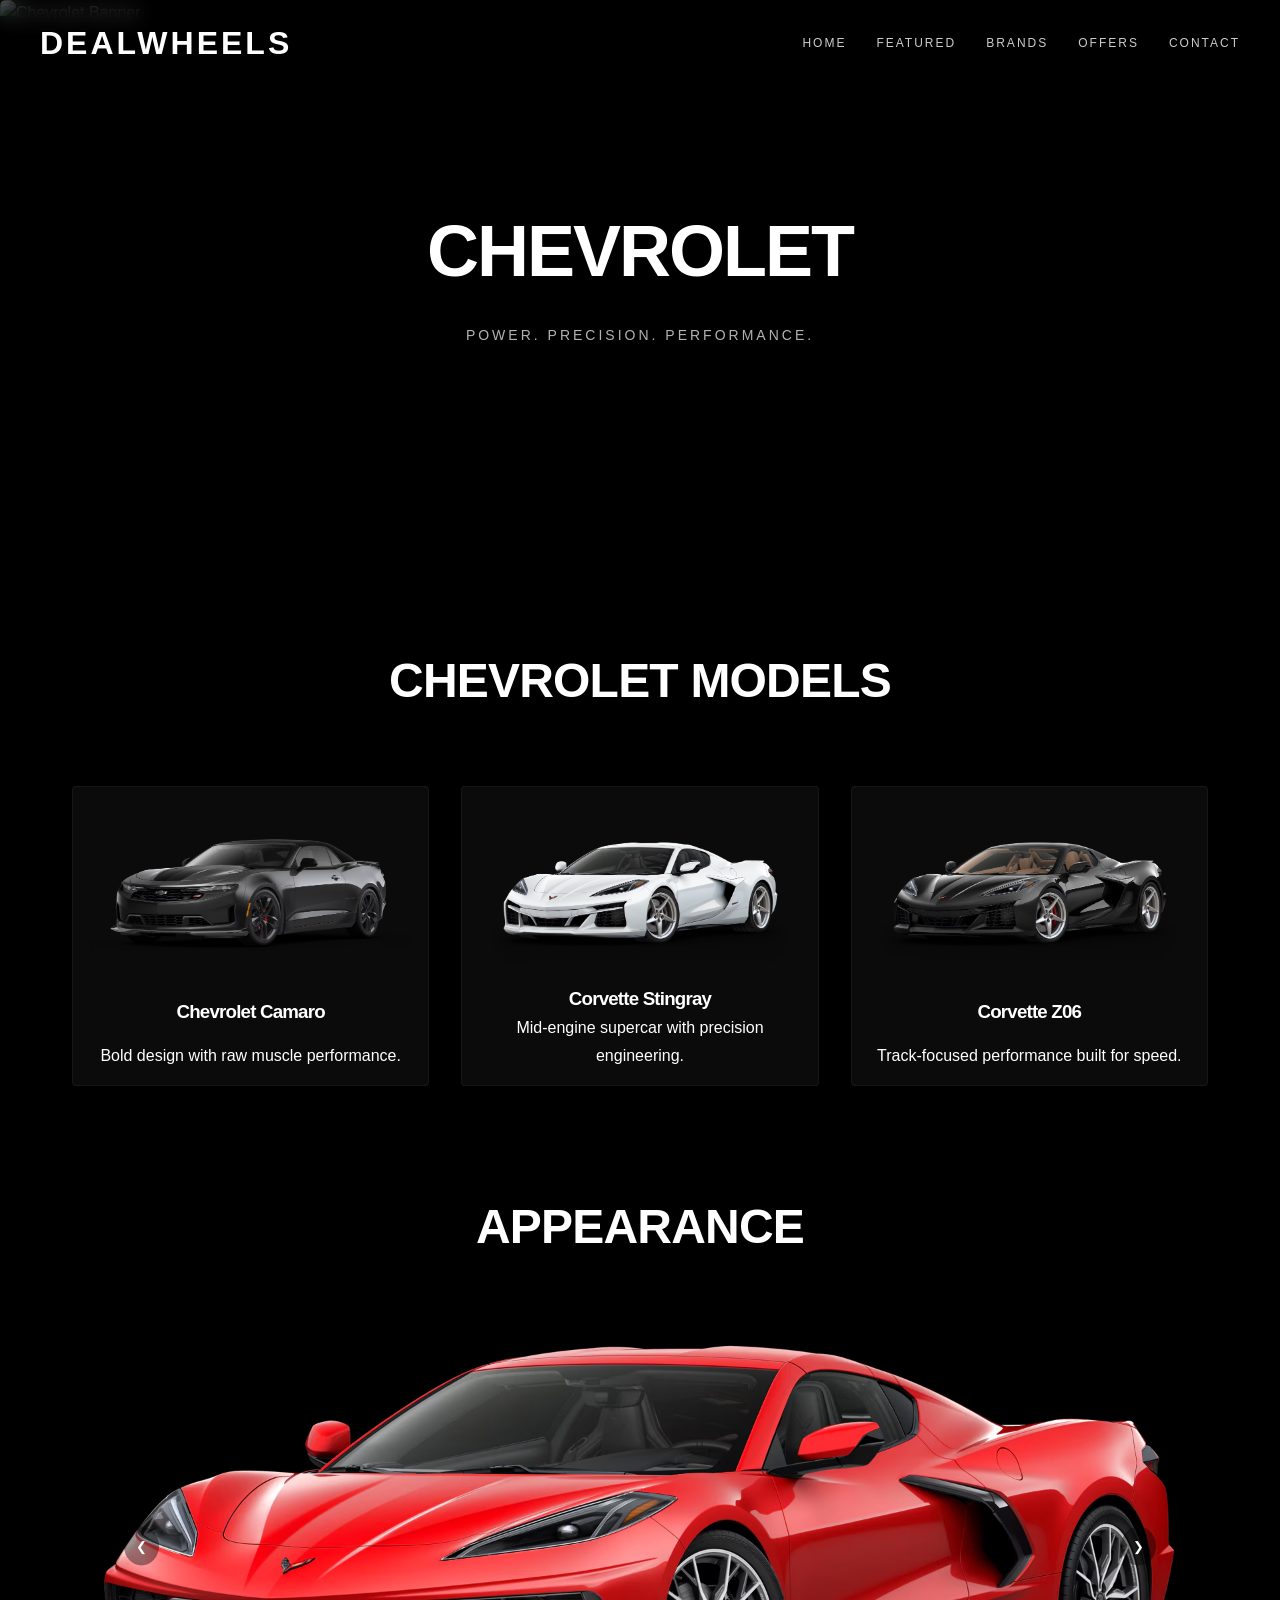
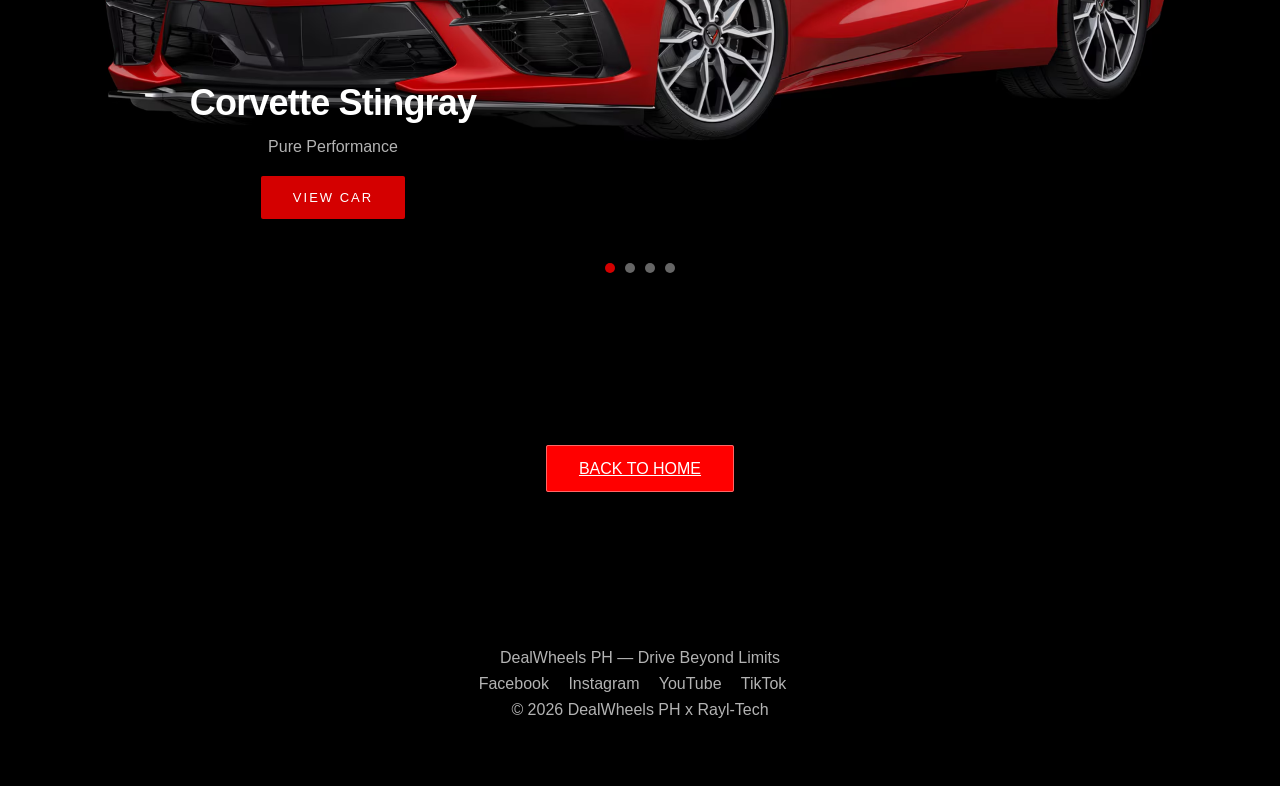
==== chevrolet.html @ f82c0eb9 "Add files via upload" ====
<!DOCTYPE html> 
<html lang="en"> 
<head> 
  <meta charset="UTF-8"> 
  <meta name="viewport" content="width=device-width, initial-scale=1.0"> 
 
  <title>Chevrolet Models | DealWheels PH</title> 
  <meta name="description" content="Explore Chevrolet models at DealWheels PH. 
American muscle, performance, and innovation."> 
 
  <link rel="stylesheet" href="style.css"> 
  <link rel="icon" href="favicon.ico"> 
</head> 
 
<body> 
 
<!-- NAVBAR --> 
<header class="navbar" id="navbar"> 
  <h1 class="logo" onclick="window.location.href='index.html'">DEALWHEELS</h1> 
 
  <nav class="nav-menu"> 
    <a href="index.html#home">Home</a> 
    <a href="index.html#featured">Featured</a> 
    <a href="index.html#brands">Brands</a> 
    <a href="index.html#offers">Offers</a> 
    <a href="index.html#contact">Contact</a> 
  </nav> 
 
  <button class="hamburger" id="hamburger">☰</button> 
</header> 
 
<!-- MOBILE MENU --> 
<aside id="sideMenu"> 
  <a href="index.html#home">Home</a> 
  <a href="index.html#featured">Featured</a> 
  <a href="index.html#brands">Brands</a> 
  <a href="index.html#offers">Offers</a> 
  <a href="index.html#contact">Contact</a> 
</aside> 
 
<div id="overlay"></div> 
 
<main> 
 
<!-- HERO --> 
<section class="hero" style="height:60vh;"> 
  <img src="chevrolet-banner.jpg" alt="Chevrolet Banner" class="hero-video"> 
 
  <div class="hero-overlay"> 
    <h1>CHEVROLET</h1> 
    <p>Power. Precision. Performance.</p> 
  </div> 
</section> 

 
<!-- MODELS --> 
<section class="section reveal"> 
  <div class="container"> 
    <h2 class="section-title">CHEVROLET MODELS</h2> 
 
    <div class="cars-grid"> 
 
      <!-- CAMARO --> 
      <div class="car-card"> 
        <img src="camaro.jpg" alt="Chevrolet Camaro" loading="lazy"> 
        <h3>Chevrolet Camaro</h3> 
        <p>Bold design with raw muscle performance.</p> 
      </div> 
 
      <!-- CORVETTE STINGRAY --> 
      <div class="car-card"> 
        <img src="corvette1.jpg" alt="Corvette Stingray" loading="lazy"> 
        <h3>Corvette Stingray</h3> 
        <p>Mid-engine supercar with precision engineering.</p> 
      </div> 
 
      <!-- CORVETTE Z06 --> 
      <div class="car-card"> 
        <img src="corvette3.jpg" alt="Corvette Z06" loading="lazy"> 
        <h3>Corvette Z06</h3> 
        <p>Track-focused performance built for speed.</p> 
      </div> 
 
      <!-- SILVERADO --> 
 
    </div>  

    <!-- FEATURED --> 
<section id="featured" class="section reveal"> 
  <div class="container"> 

    <div class="slider-container" id="slider">  
    <h2 class="section-title">APPEARANCE</h2> 
 
      <div class="slide active"> 
        <img src="sting1.jpg" alt="Chevrolet Corvette"> 
        <div class="slide-overlay"> 
          <h3>Corvette Stingray</h3> 
          <p>Pure Performance</p> 
          <button class="btn-primary">View Car</button> 
        </div> 
      </div> 

      <div class="slide"> 
        <img src="sting3.jpg" alt="Chevrolet Corvette"> 
        <div class="slide-overlay"> 
          <h3>Corvette Stingray</h3> 
          <p>Precision Performance</p> 
          <button class="btn-primary">View Car</button> 
        </div> 
      </div> 
 
 
      <div class="slide"> 
        <img src="sting.jpg" alt="Chevrolet Corvette"> 
        <div class="slide-overlay"> 
          <h3>Corvette Stingray</h3> 
          <p>Precision Performance</p> 
          <button class="btn-primary">View Car</button> 
        </div> 
      </div> 
 
      <div class="slide"> 
        <img src="zoe.jpg" alt="Corvette Z06"> 
        <div class="slide-overlay"> 
          <h3>Corvette Z06</h3> 
          <p>Track Dominance</p> 
          <button class="btn-primary">View Car</button> 
        </div> 
      </div> 
 
      <button class="prev">❮</button> 
      <button class="next">❯</button> 
 
      <div class="dots"></div> 
    </div> 
  </div> 
</section> 
 
    <!-- BACK BUTTON --> 
    <div style="margin-top: 50px;"> 
      <a href="index.html#brands" class="btn-outline">Back to Home</a> 
    </div> 
 
  </div> 
</section> 
 
</main> 
 
<!-- FOOTER --> 
<footer class="footer"> 
  <div class="container"> 
    <p>DealWheels PH — Drive Beyond Limits</p> 
 
    <div class="socials"> 
      <a href="https://facebook.com" target="_blank" rel="noopener">Facebook</a> 
      <a href="https://instagram.com" target="_blank" rel="noopener">Instagram</a> 
      <a href="https://youtube.com" target="_blank" rel="noopener">YouTube</a> 
      <a href="https://tiktok.com" target="_blank" rel="noopener">TikTok</a> 
    </div> 
 
    <p>© 2026 DealWheels PH x Rayl-Tech</p> 
  </div> 
</footer> 
 
<script src="script.js"></script> 
 
</body> 
</html>
---- style.css ----
/* ================= RESET ================= */ 
*, 
*::before, 
*::after { 
  box-sizing: border-box; 
} 
 
html { 
  scroll-behavior: smooth; 
} 
 
body { 
  margin: 0; 
  font-family: "Inter", Arial, sans-serif; 
  background: #000000; 
  color: #ffffff; 
  line-height: 1.6; 
} 
 
:root { 
  --max-width: 1200px; 
 
  --space-xs: 8px; 
  --space-sm: 16px; 
  --space-md: 32px; 
  --space-lg: 64px; 
  --space-xl: 120px; 
 
  --text-sm: 12px; 
  --text-md: 16px; 
  --text-lg: 24px; 
  --text-xl: 48px; 
 
  --accent: #d40000; 
} 
 
img { 
  width: 100%; 
  display: block; 
  object-fit: cover; 
  border-radius: 6px; 
} 
 
button { 
  cursor: pointer; 
  transition: all 0.3s ease; 
  font-family: inherit; 
} 
 
button:active { 
  transform: scale(0.98); 
} 
 
:focus-visible { 
  outline: 2px solid var(--accent); 
  outline-offset: 2px; 
} 
 
::-webkit-scrollbar { 
  width: 6px; 
} 
::-webkit-scrollbar-thumb { 
  background: var(--accent); 
  border-radius: 10px; 
} 
 
.container { 
  width: 100%; 
  max-width: var(--max-width); 
  margin-left: auto; 
  margin-right: auto; 
  padding-left: clamp(16px, 4vw, 32px); 
  padding-right: clamp(16px, 4vw, 32px); 
} 
 
.container.small { 
  max-width: 500px; 
} 
 
h1, h2, h3 { 
  font-weight: 600; 
  letter-spacing: -0.8px; 
  margin: 0; 
} 
 
.section-title { 
  font-size: clamp(28px, 4vw, 48px); 
  margin-bottom: var(--space-lg); 
  text-align: center; 
  max-width: 700px; 
  margin-left: auto; 
  margin-right: auto; 
} 
 
p { 
  margin: 0; 
} 

#splash { 
  position: fixed; 
  inset: 0; 
  background: radial-gradient(circle, #111, #000); 
  display: flex; 
  justify-content: center; 
  align-items: center; 
  z-index: 9999; 
  transition: opacity 0.8s ease, visibility 0.8s; 
} 
 
#splash.hidden { 
  opacity: 0; 
  visibility: hidden; 
} 
 
.splash-content { 
  text-align: center; 
} 
 
.splash-logo { 
  font-size: clamp(32px, 6vw, 64px); 
  letter-spacing: 6px; 
} 
 
.splash-tagline { 
  font-size: 14px; 
  opacity: 0.6; 
  letter-spacing: 3px; 
} 
 
.loader { 
  width: 60px; 
  height: 2px; 
  background: var(--accent); 
  margin: 20px auto; 
  animation: load 1.5s infinite; 
} 
 
@keyframes load { 
  0% { transform: scaleX(0); } 
  50% { transform: scaleX(1); } 
  100% { transform: scaleX(0); } 
} 
 
.navbar { 
  position: fixed; 
  width: 100%; 
  display: flex; 
  justify-content: space-between; 
  align-items: center; 
  padding: 18px 40px; 
  background: rgba(0,0,0,0.3); 
  backdrop-filter: blur(10px); 
  z-index: 1000; 
  transition: 0.3s; 
} 
 
.navbar.scrolled { 
  background: rgba(0,0,0,0.85); 
  backdrop-filter: blur(14px); 
} 
 
.logo { 
  letter-spacing: 3px; 
} 
 
.nav-menu { 
  display: flex; 
  gap: 30px; 
} 
 
.nav-menu a { 
  color: white; 
  text-decoration: none; 
  font-size: 12px; 
  letter-spacing: 2px; 
  text-transform: uppercase; 
  position: relative; 
  opacity: 0.8; 
} 
 
.nav-menu a:hover { 
  opacity: 1; 
} 
 
.nav-menu a::after { 
  content: ""; 
  position: absolute; 
  width: 0; 
  height: 2px; 
  background: var(--accent); 
  bottom: -5px; 
  left: 0; 
  transition: 0.3s; 
} 
 
.nav-menu a:hover::after { 
  width: 100%; 
} 
  
.hamburger { 
  display: none; 
  font-size: 22px; 
} 
 
#sideMenu { 
  position: fixed; 
  left: 0; 
  top: 0; 
  width: 240px; 
  height: 100%; 
  background: #111; 
  padding: 40px 20px; 
  transform: translateX(-100%); 
  transition: transform 0.4s ease; 
  z-index: 1100; 
} 
 
#sideMenu a { 
  display: block; 
  margin-bottom: 25px; 
  color: white; 
  text-decoration: none; 
} 
 
#sideMenu.active { 
  transform: translateX(0); 
} 
 
#overlay { 
  display: none; 
  position: fixed; 
  inset: 0; 
  background: rgba(0,0,0,0.6); 
  z-index: 1050; 
} 
 
.hero { 
  height: 100vh; 
  position: relative; 
} 
 
.hero-video { 
  width: 100%; 
  height: 100%; 
  object-fit: cover; 
  filter: brightness(0.5); 
} 
 
.hero-overlay { 
  position: absolute; 
  inset: 0; 
  display: flex; 
  flex-direction: column; 
  align-items: center; 
  justify-content: center; 
  gap: 15px; 
  text-align: center; 
} 
 
.hero-overlay > * { 
  max-width: 800px; 
  margin-left: auto; 
  margin-right: auto; 
} 
 
.hero-overlay h1 { 
  font-size: clamp(36px, 6vw, 72px); 
  letter-spacing: -2px; 
} 
 
.hero-overlay p { 
  text-transform: uppercase; 
  letter-spacing: 3px; 
  opacity: 0.7; 
  font-size: 14px; 
} 
 
.hero-cta { 
  display: flex; 
  gap: var(--space-sm); 
} 
 
.btn-primary { 
  background: var(--accent); 
  border: none; 
  padding: 14px 32px; 
  border-radius: 2px; 
  color: white; 
  letter-spacing: 2px; 
  text-transform: uppercase; 
  font-size: 13px; 
} 
 
.btn-primary:hover { 
  background: white; 
  color: black; 
  transform: translateY(-2px); 
} 
 
.btn-outline { 
  border: 1px solid rgba(255,255,255,0.4); 
  padding: 14px 32px; 
  border-radius: 2px; 
  background: rgb(255, 0, 0); 
  color: rgb(255, 255, 255); 
  text-transform: uppercase; 
} 
 
.btn-outline:hover { 
  background: rgb(255, 255, 255); 
  color: rgb(0, 0, 0); 
} 
 
.section { 
  padding: 100px 0; 
} 
 
.slider-container { 
  position: relative; 
  width: 100%; 
  height: 80vh; 
  overflow: hidden; 
} 
 
.slide { 
  position: absolute; 
  inset: 0; 
  opacity: 0; 
  transform: scale(1.05); 
  transition: opacity 0.8s ease, transform 1s ease; 
} 
 
.slide.active { 
  opacity: 1; 
  transform: scale(1); 
} 
 
.slide img { 
  height: 100%; 
} 
 
.slide-overlay { 
  position: absolute; 
  bottom: 12%; 
  left: 8%; 
  max-width: 500px; 
} 
 
.slide-overlay h3 { 
  font-size: clamp(22px, 3vw, 36px); 
} 
 
.slide-overlay p { 
  opacity: 0.7; 
  margin-bottom: var(--space-sm); 
} 
 
.prev, .next { 
  position: absolute; 
  top: 50%; 
  transform: translateY(-50%); 
  background: rgba(0,0,0,0.4); 
  border: none; 
  padding: 12px; 
  border-radius: 50%; 
  color: white; 
} 
 
.prev:hover, .next:hover { 
  background: var(--accent); 
} 
 
.prev { left: 20px; } 
.next { right: 20px; } 
 
.dots { 
  position: absolute; 
  bottom: 20px; 
  width: 100%; 
  text-align: center; 
} 
 
.dot { 
  height: 10px; 
  width: 10px; 
  margin: 5px; 
  background: rgba(255,255,255,0.4); 
  display: inline-block; 
  border-radius: 50%; 
} 
 
.dot.active { 
  background: var(--accent); 
}
 
.filter-bar { 
  display: flex; 
  justify-content: center; 
  gap: 10px; 
  margin-bottom: var(--space-md); 
  flex-wrap: wrap; 
} 
 
.filter-btn { 
  background: white; 
  border: 1px solid rgba(255,255,255,0.2); 
  padding: 8px 14px; 
  border-radius: 2px; 
  font-size: 12px; 
} 
 
.filter-btn.active { 
  color: white;
  background: red; 
} 
 
.cars-grid { 
  display: grid; 
  grid-template-columns: repeat(auto-fit,minmax(250px,1fr)); 
  gap: var(--space-md); 
} 
 
.car-card { 
  background: #0b0b0b; 
  padding: var(--space-sm); 
  border-radius: 4px; 
  border: 1px solid rgba(255,255,255,0.05); 
  transition: all 0.4s ease; 
  text-align: center; 
} 
 
.car-card:hover { 
  transform: translateY(-10px); 
  box-shadow: 0 20px 50px rgba(0,0,0,0.8); 
} 
 
.brands-grid { 
  display: grid; 
  grid-template-columns: repeat(auto-fit,minmax(240px,1fr)); 
  gap: var(--space-md); 
  max-width: 1000px; 
  margin: 0 auto; 
  justify-content: center; 
} 
 
.brand-card { 
  background: linear-gradient(180deg, #111, #0a0a0a); 
  padding: var(--space-lg) var(--space-md); 
  border-radius: 8px; 
  text-align: center; 
  display: flex; 
  flex-direction: column; 
  align-items: center; 
  justify-content: center; 
} 
 
.brand-logo img { 
  width: 100%;
  height: 70px;
  object-fit: contain;
  display: block;
  margin-left: auto;
  margin-right: auto;
} 
 
.brand-card a { 
  background: var(--accent); 
  color: white; 
  padding: 14px 32px; 
  border-radius: 2px; 
  text-transform: uppercase; 
  letter-spacing: 2px; 
  font-size: 13px; 
  text-decoration: none; 
  margin-top: 12px; 
  display: inline-block; 
} 
 
.brand-card a:hover { 
  background: white; 
  color: black; 
  transform: translateY(-2px); 
}

.modal { 
  display: none; 
  position: fixed; 
  inset: 0; 
  z-index: 2000; 
  justify-content: center; 
  align-items: center; 
  background: rgba(0,0,0,0.85); 
  opacity: 0; 
  transition: opacity 0.3s ease; 
} 
 
.modal.show { 
  display: flex; 
  opacity: 1; 
} 
 
.modal-content { 
  background: #111; 
  padding: 25px; 
  border-radius: 6px; 
  width: 90%; 
  max-width: 400px; 
  position: relative; 
} 
 
.close { 
  position: absolute; 
  top: 10px; 
  right: 15px; 
  font-size: 22px; 
  cursor: pointer; 
} 
 
form { 
  display: flex;
  flex-direction: column; 
  gap: 12px; 
} 
 
input { 
  padding: 12px; 
  border-radius: 4px; 
  border: none; 
  background: #111; 
  color: white; 
} 
 
input:focus { 
  outline: 2px solid var(--accent); 
} 
  
.footer .container { 
  text-align: center; 
  max-width: 900px; 
} 
 
.footer { 
  padding: var(--space-lg) 0; 
  opacity: 0.7; 
} 
 
.socials a { 
  margin-right: 15px; 
  color: white; 
  text-decoration: none; 
} 
 
.reveal { 
  opacity: 0; 
  transform: translateY(40px); 
  transition: 1s; 
} 
 
.reveal.active { 
  opacity: 1; 
  transform: translateY(0); 
} 
 
@media(max-width:768px) { 
 
  .nav-menu { display: none; } 
  .hamburger { display: block; } 
 
  .hero-cta { 
    flex-direction: column; 
    width: 100%; 
  } 
 
  .btn-primary, 
  .btn-outline { 
    width: 100%; 
  } 
 
  .slider-container { 
    height: 60vh; 
  } 
 
  .slide-overlay { 
    left: 5%; 
    bottom: 10%; 
  } 
 
  .brands-grid { 
    grid-template-columns: 1fr; 
  } 
} 
 

.section h1, 
.section h2, 
.section h3, 
.section p { 
  text-align: center; 
  margin-inline: auto; 
  max-width: 600px; 
  line-height: 1.7; 
} 
 
.section { 
  text-align: center; 
} 
 
.car-card { 
  display: flex; 
  flex-direction: column; 
  justify-content: space-between; 
  height: 100%; 
} 
 
.car-card img { 
  height: 180px; 
  object-fit: cover; 
} 
 
.cars-grid, 
.brands-grid { 
  justify-content: center; 
} 
 
.brand-card { 
  display: flex; 
  flex-direction: column; 
  align-items: center; 
  justify-content: center; 
} 
 
.brand-logo img { 
  height: 70px; 
  object-fit: contain; 
} 
 
.brand-card a { 
  background: var(--accent); 
  color: white; 
padding: 14px 32px; 
border-radius: 2px; 
text-transform: uppercase; 
letter-spacing: 2px; 
font-size: 13px; 
text-decoration: none; 
margin-top: 12px; 
display: inline-block; 
} 
.brand-card a:hover { 
background: white; 
color: black; 
transform: translateY(-2px); 
} 

form { 
text-align: center; 
} 
form label { 
text-align: center; 
margin-bottom: 6px; 
} 

button { 
transition: transform 0.3s ease, opacity 0.3s ease; 
}
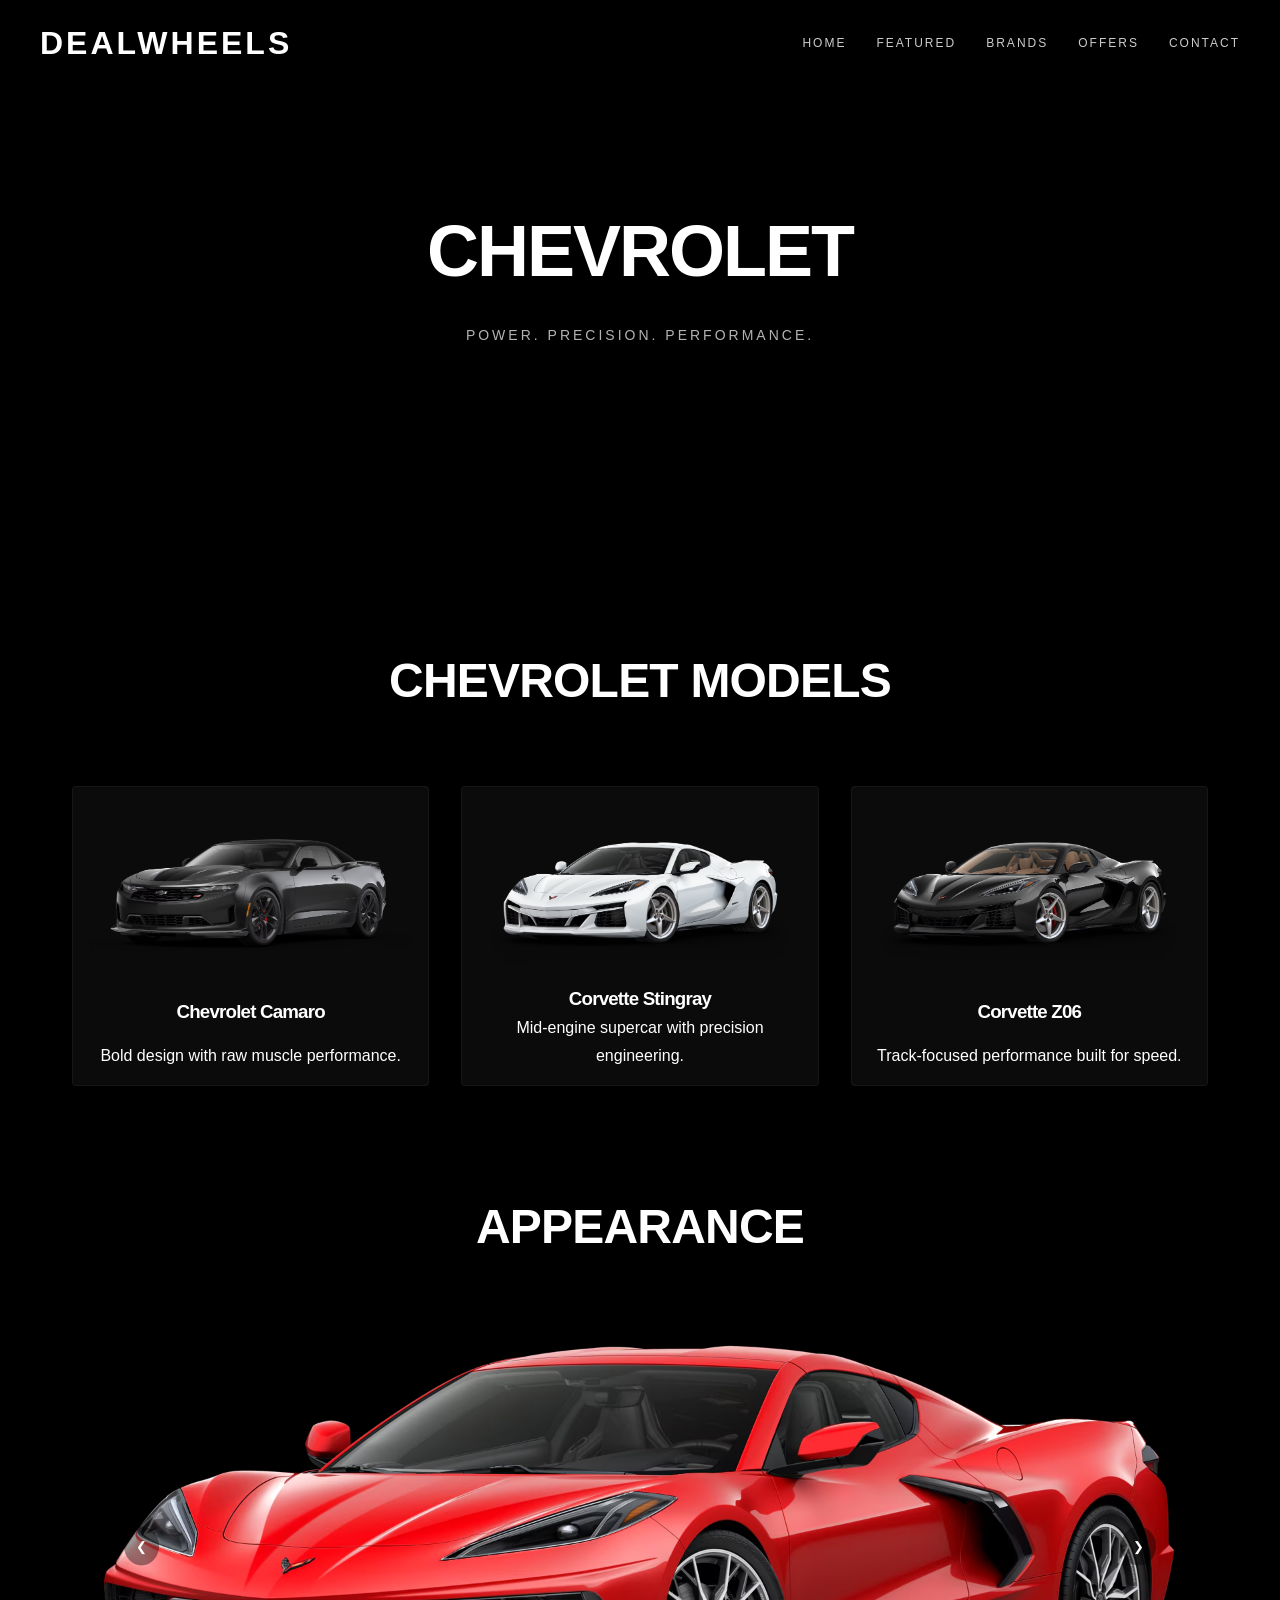
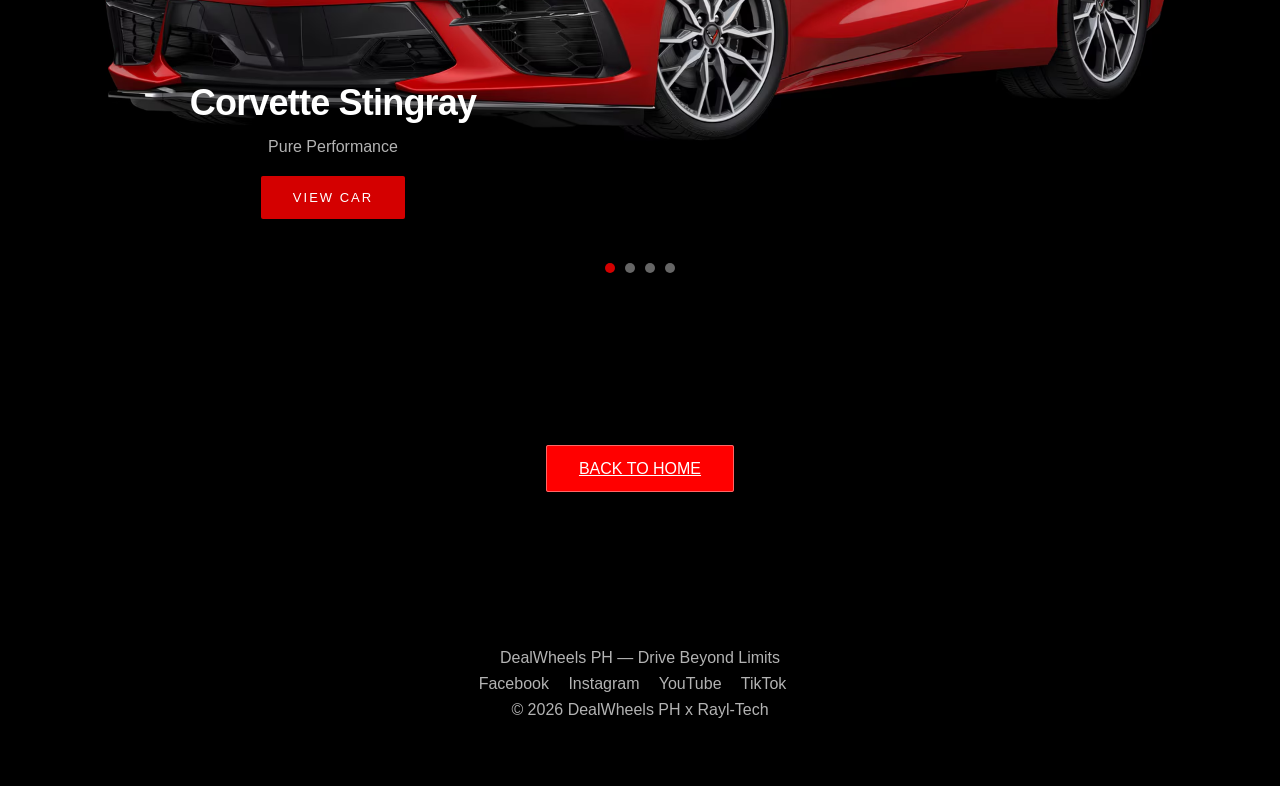
==== commit 1b1369a5: "Update chevrolet.html" ====
--- a/chevrolet.html
+++ b/chevrolet.html
@@ -45,7 +45,6 @@
  
 <!-- HERO --> 
 <section class="hero" style="height:60vh;"> 
-  <img src="chevrolet-banner.jpg" alt="Chevrolet Banner" class="hero-video"> 
  
   <div class="hero-overlay"> 
     <h1>CHEVROLET</h1> 
@@ -167,4 +166,4 @@
 <script src="script.js"></script> 
  
 </body> 
-</html> +</html> 
